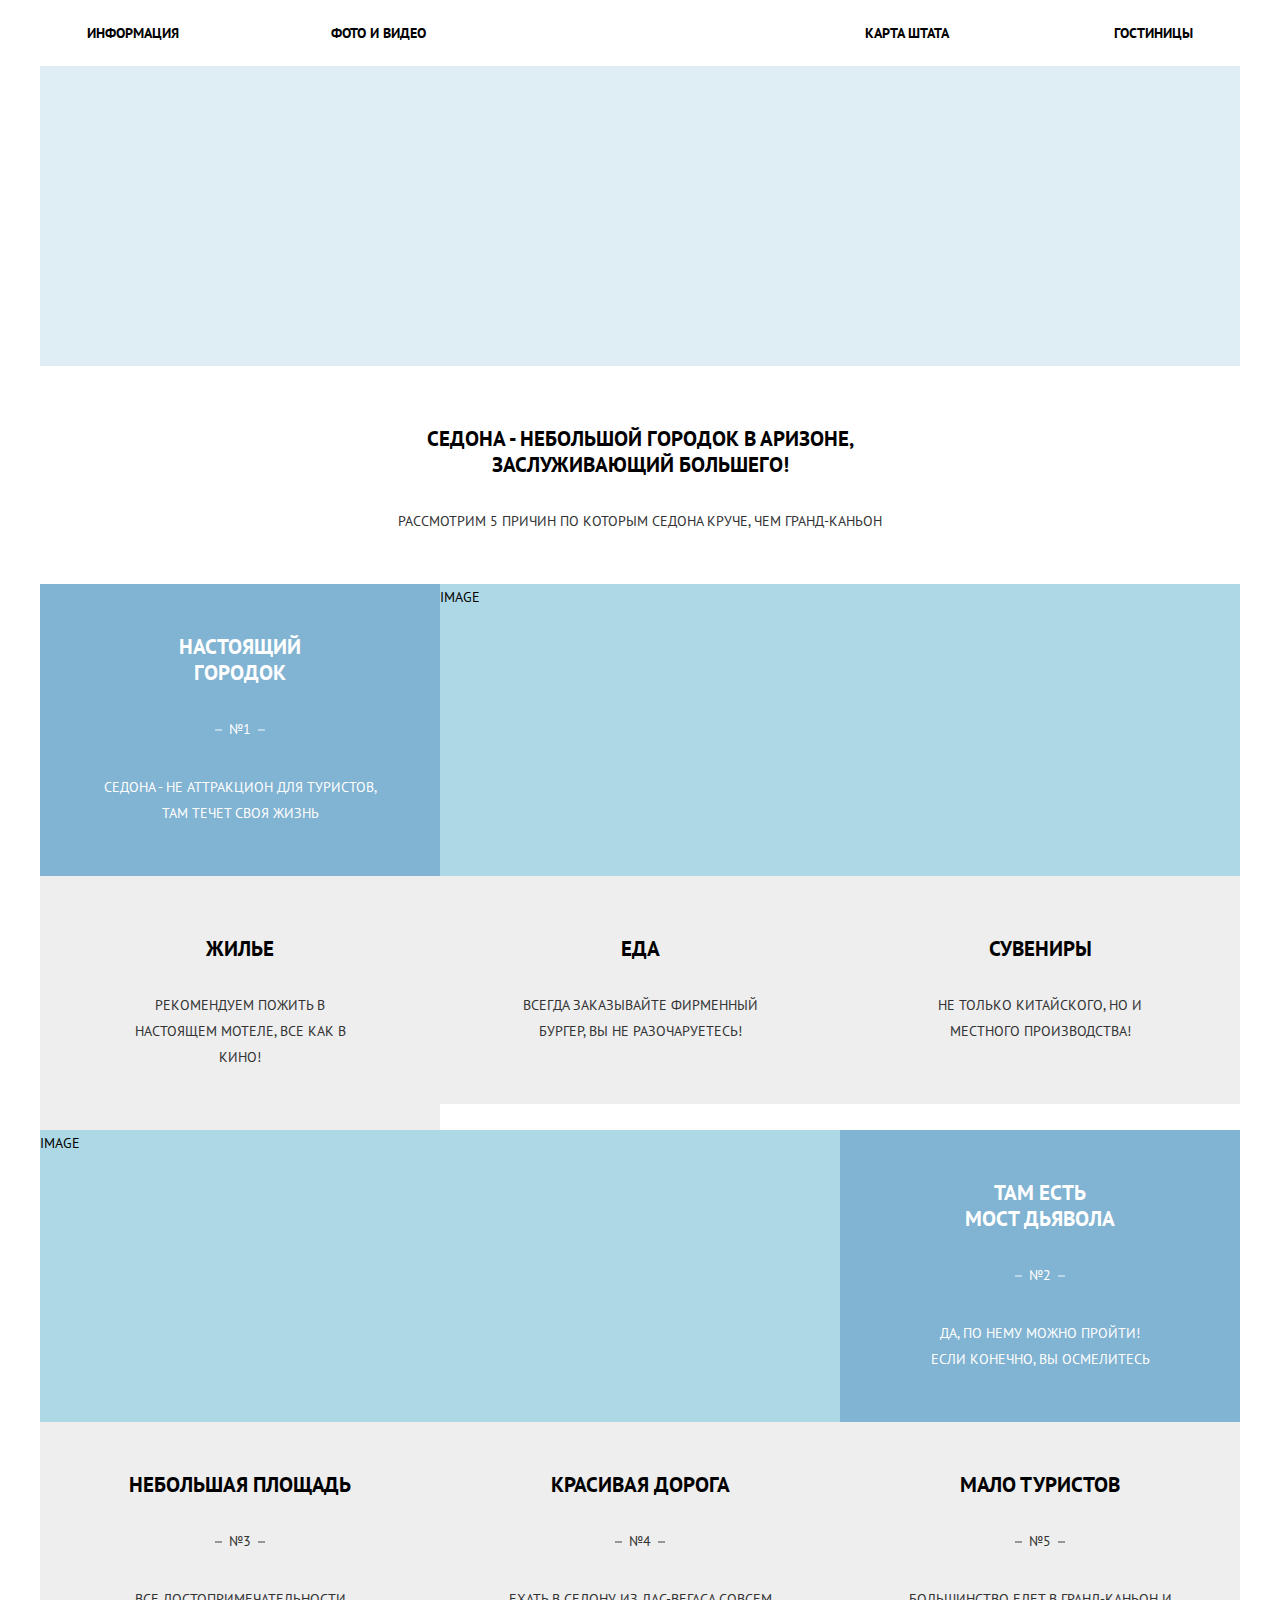
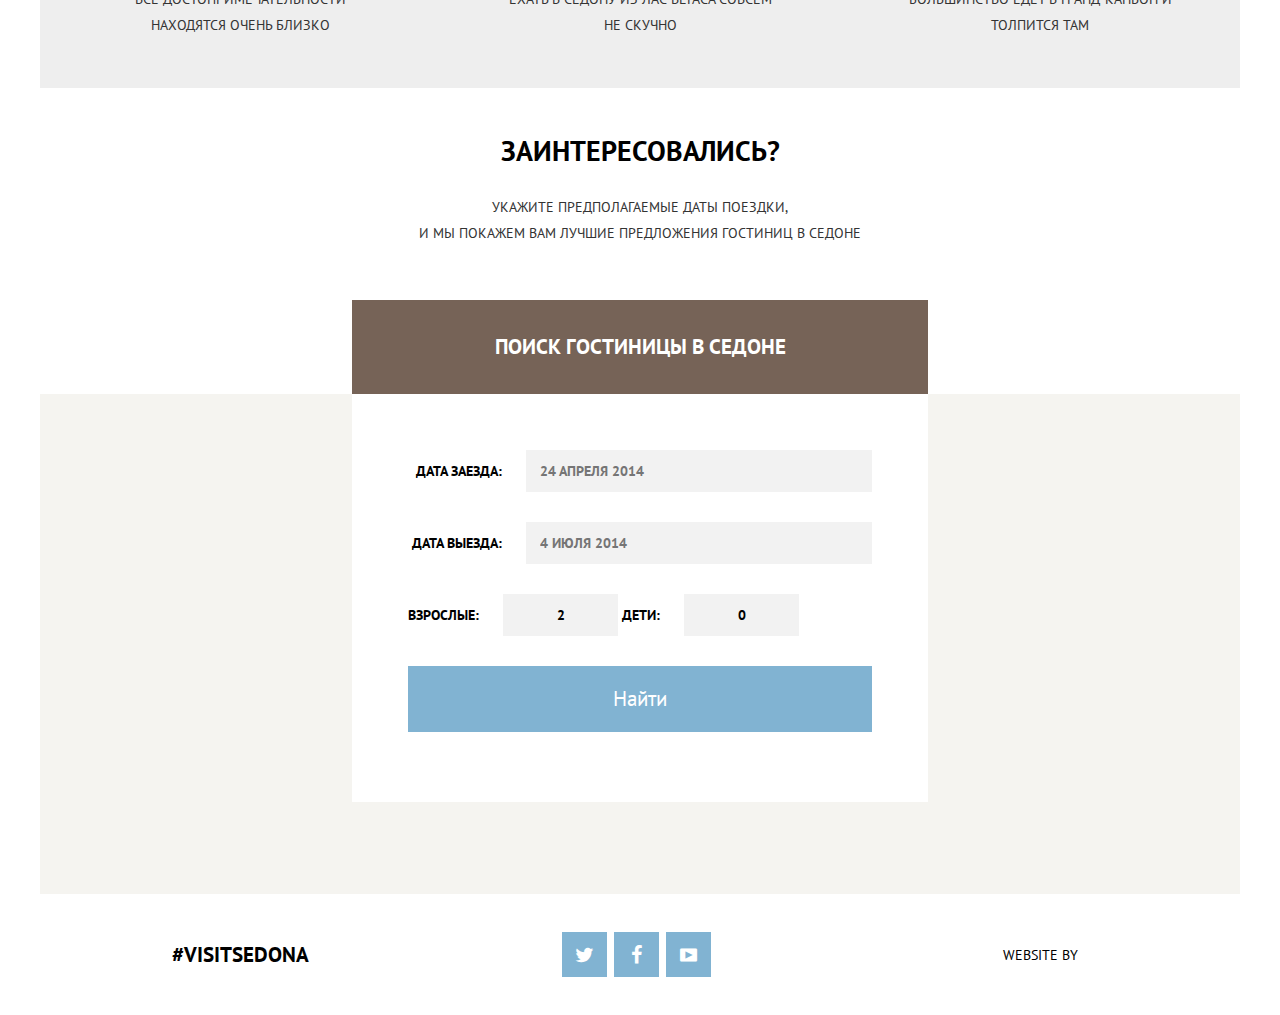
==== index.html @ 63d38398 "add base layout and styles of index page" ====
<!DOCTYPE <!DOCTYPE html>
<html>
<head>
	<meta charset="utf-8">
	<title>Index</title>
	<link href="css/normalize.css" rel="stylesheet">
	<link href="css/style.css" rel="stylesheet">
	<link href='https://fonts.googleapis.com/css?family=PT+Sans:400,700&subset=latin,cyrillic' 
	rel='stylesheet' type='text/css'>
</head>
<body>
	<div class="page-wrapper">
		<header class="main-header">
			<nav class="main-nav">			
				<a href="#">Информация</a>
				<a href="#">Фото и Видео</a>			
				<a href="#">Карта штата</a>
				<a href="#">Гостиницы</a>						
			</nav>
			<div class="header-image">	</div>		
		</header>
		<main class="main-content">
			<div class="page-header">
				<h1>Седона - небольшой городок в Аризоне, <br>
			заслуживающий большего!</h1>
				<p>Рассмотрим 5 причин по которым Седона круче, чем Гранд-Каньон</p>
			</div>
			<div class="promo-block first clearfix">
				<div class="reason-block blue-block">
					<h2 class="reason-block-header">Настоящий <br> городок</h2>
					<div class="reason-number">
						<span>№1</span>
					</div>
					<p class="reason-block-description">
						Седона - не аттракцион для туристов, <br> Там течет своя жизнь
					</p>
				</div>
				<div class="promo-block-image">image</div>
			</div>
			<div class="features clearfix">
				<div class="feature-item">
					<div class="feature-image"></div>
					<h2 class="feature-header">Жилье</h2>
					<p class="feature-description">Рекомендуем пожить в настоящем мотеле, все как в кино!</p>
				</div>
				<div class="feature-item">
					<h2 class="feature-header">Еда</h2>
					<p class="feature-description">Всегда заказывайте фирменный бургер, вы не разочаруетесь!</p>
				</div>
				<div class="feature-item">
					<h2 class="feature-header">Сувениры</h2>
					<p class="feature-description">Не только китайского, но и местного производства!</p>
				</div>
			</div>
			<div class="promo-block second clearfix">
				<div class="reason-block blue-block">
					<h2 class="reason-block-header">Там есть <br> мост Дьявола</h2>
					<div class="reason-number">
						<span>№2</span>
					</div>
					<p class="reason-block-description">Да, по нему можно пройти! <br>
					Если конечно, Вы осмелитесь
					</p>
				</div>
				<div class="promo-block-image">image</div>
				<div class="reason-block">
					<h2 class="reason-block-header">Небольшая площадь</h2>
					<div class="reason-number">
						<span>№3</span>
					</div>
					<p class="reason-block-description">Все достопримечательности <br>находятся очень близко</p>
				</div>
				<div class="reason-block">
					<h2 class="reason-block-header">Красивая дорога</h2>
					<div class="reason-number">
						<span>№4</span>
					</div>
					<p class="reason-block-description">Ехать в Седону из Лас-Вегаса совсем <br> не скучно</p>
				</div>
				<div class="reason-block">
					<h2 class="reason-block-header">Мало туристов</h2>
					<div class="reason-number">
						<span>№5</span>
					</div>
					<p class="reason-block-description">Большинство едет в Гранд-Каньон и <br>толпится там</p>
				</div>		
			</div>			
			<div class="search-hotel">				
				<h1 class="search-hotel-header">Заинтересовались? </h1>
				<p class="search-hotel-description">Укажите предполагаемые даты поездки, <br> и мы покажем Вам лучшие предложения гостиниц в Седоне
				</p>
				<a class="btn btn-search-hotel" href="#">Поиск гостиницы в Седоне</a>
				<div class="search-modal">
					<form class="search-form" action="/echo" method="post">
						<label class="date">
							Дата заезда:
							<input type="text" name="checkin-date" placeholder="24 апреля 2014">							
						</label>
						<label class="date">
							Дата выезда:
							<input type="text" name="checkout-date" placeholder="4 июля 2014">
						</label>
						<label class="customer-type">
							Взрослые: 
							<input type="text" name="adults" value="2">
						</label>
						<label class="customer-type">
							Дети:
							<input type="text" name="children" value="0">
						</label>												
						<input type="submit" class="btn-search-form" value="Найти">
					</form>
				</div>												
			</div>
			<div class="map-block"></div>		
		</main>
		<footer class="footer">
			<div class="footer-block hashtag">
				<span>#VisitSedona</span>
			</div>
			<div class="footer-block social">
				<a class="btn-social" href="#">
					<i class="icon-twitter"> </i>
				</a>
				<a class="btn-social" href="#">
					<i class="icon-facebook"> </i>
				</a>
				<a class="btn-social" href="#">
					<i class="icon-youtube"> </i>
				</a>
			</div>
			<div class="footer-block designed">
				<span>Website by</span>
			</div>
		</footer>

	</div>			
</body>
</html>
---- css/style.css ----
@font-face {
  font-family: "symbols-sedona";
  src: url("../font/symbols-sedona.eot?60737633");
  src: url("../font/symbols-sedona.eot?60737633#iefix") format("embedded-opentype"),
       url("../font/symbols-sedona.woff?60737633") format("woff"),
       url("../font/symbols-sedona.ttf?60737633") format("truetype"),
       url("../font/symbols-sedona.svg?60737633#symbols-sedona") format("svg");
  font-weight: normal;
  font-style: normal;
}
/* Chrome hack: SVG is rendered more smooth in Windozze. 100% magic, uncomment if you need it. */
/* Note, that will break hinting! In other OS-es font will be not as sharp as it could be */
/*
@media screen and (-webkit-min-device-pixel-ratio:0) {
  @font-face {
    font-family: "symbols-sedona";
    src: url("../font/symbols-sedona.svg?60737633#symbols-sedona") format("svg");
  }
}
*/
 
.icons,[class^="icon-"]:before, [class*=" icon-"]:before {
  font-family: "symbols-sedona";
  font-style: normal;
  font-weight: normal;
  speak: none;
 	
  display: inline-block;
  text-decoration: inherit;
  width: 1em;
  margin-right: .2em;
  text-align: center;
  /* opacity: .8; */
 
  /* For safety - reset parent styles, that can break glyph codes*/
  font-variant: normal;
  text-transform: none;
     
  /* fix buttons height, for twitter bootstrap */
  line-height: 1em;
 
  /* Animation center compensation - margins should be symmetric */
  /* remove if not needed */
  margin-left: .2em;
 
  /* you can be more comfortable with increased icons size */
  /* font-size: 120%; */
 
  /* Uncomment for 3D effect */
  /* text-shadow: 1px 1px 1px rgba(127, 127, 127, 0.3); */
}
 
.icon-facebook:before { content: "\66"; } /* "f" */
.icon-twitter:before { content: "\74"; } /* "t" */
.icon-up-dir:before { content: "\25b2"; } /* "▲" */
.icon-down-dir:before { content: "\25bc"; } /* "▼" */
.icon-star:before { content: "\2605"; } /* "★" */
.icon-check-off:before { content: "\2610"; } /* "☐" */
.icon-check-on:before { content: "\2611"; } /* "☑" */
.icon-calendar:before { content: "\e800"; } /* "" */
.icon-plus:before { content: "\e801"; } /* "" */
.icon-minus:before { content: "\e802"; } /* "" */
.icon-youtube:before { content: "\f39e"; } /* "" */

body {	
	font-family: "PT Sans", "Arial", sans-serif;
	font-size: 14px;
	line-height: 26px;
	font-weight: normal;
	text-transform: uppercase;
	color: #000000;
	/*background-color: #eaeaea;*/
}

.page-wrapper {
	max-width: 1200px;
	margin: 0 auto;
}

img {
  max-width: 100%;
  height: auto;
}

h1, h2, p {
	margin: 0;
	padding: 0;
}

.clearfix:after {
	content: "";
	display: table;
	clear: both;
}

.main-header {	
	margin-bottom: 60px;
}

.main-nav {	
	padding: 20px 47px;
	background-color: #ffffff;
}

.main-nav a {
	display: inline-block;
	width: 240px;
	font-family: "PT Sans", "Arial", sans-serif;
	font-size: 14px;
	line-height: 26px;
	font-weight: bold;
	color: #000000;
	text-decoration: none;
	text-transform: uppercase;	
}

.main-nav a:nth-child(3),
.main-nav a:nth-child(4) {
	text-align: right;
}

.main-nav a:nth-child(3) {
	margin-left: 134px;
}

.header-image {
	width: 100%;
	height: 300px;
	background-color: #dfeef5;
}

.page-header {	
	margin-bottom: 50px;
	text-align: center;		
}

.page-header h1 {	
	margin-bottom: 30px;	
	font-size: 21px;
	line-height: 26px;
	font-weight: bold;
}

.page-header p {	
	color: #333333;
}

.second {
	margin-bottom: 50px; 
}

.reason-block {
	float: left;
	width: 400px;	
	padding: 50px 0; 
	background-color: #eeeeee;
	text-align: center;
	color: #000000;		
}

.reason-block-header {	
	margin-bottom: 30px;	
	font-size: 21px;
	line-height: 26px;
	font-weight: bold;	
}

.reason-block-description {		
	color: #333333;	
}

.blue-block .reason-block-description {
	color: #ffffff;
}

.reason-number {	
	width: 50px;
	margin: 0 auto; 	
	margin-bottom: 30px;
	color: #333333;
}

.reason-number span {
	position: relative;
	z-index: 2;
	padding: 0 7px;
	background-color: #eeeeee;
}

.reason-number:after {
	content: "";
	display: block;
	position: relative;
	top: -13px;
	z-index: 1;
	border-bottom: 2px solid #979797;	
}

.blue-block {
	color: white;
	background-color: #81b3d2;
}

.blue-block .reason-number span {
	background-color: #81b3d2;
	color: #ffffff;
}

.blue-block .reason-number:after {
	content: "";
	display: block;
	position: relative;
	top: -13px;
	z-index: 1;
	border-bottom: 2px solid #bcd6e7;
}

.promo-block-image {
	float: left;
	width: 800px;
	height: 292px;
	background-color: lightblue;		 
}

.second .reason-block:first-child {
	float: right;
}

.feature-item {
	float: left;
	width: 254px;
	padding: 60px 73px;
	text-align: center;
	background-color: #eeeeee;
	color: #000000;
}

.feature-header {
	margin-bottom: 30px;
}

.feature-description {
	color: #333333;
}

.search-hotel {
	text-align: center;	
}

.search-hotel-header {
	margin-bottom: 30px;
}

.search-hotel-description {
	color: #333333;
	margin-bottom: 54px;
}

.btn-search-hotel {
	display: block;
	width: 576px;
	margin: 0 auto;
	padding: 34px 0;
	font-family: "PT Sans", "Arial", sans-serif;
	font-weight: bold;
	font-size: 21px;
	line-height: 26px;
	text-decoration: none;
	text-transform: uppercase;
	color: #ffffff;
	background-color: #766357;
}

.search-modal {
	/*display: none;	*/
	position: absolute;
	left: 50%;	
	z-index: 2;
	width: 464px;
	padding: 56px;
	margin: 0 auto;
	transform: translateX(-50%);
	text-align: left;
	background-color: #ffffff;
}

label {
	display: block;
	vertical-align: top;
	margin-bottom: 30px;
	text-align: right;
	font-weight: bold;
}

.search-modal input[type="text"] {		
	width: 346px;	
	padding: 8px 14px;
	margin-left: 20px;
	border:none;
	outline: none;
	font-family: "PT Sans", "Arial", sans-serif;
	font-size: 14px;
	line-height: 26px;
	font-weight: bold;
	text-transform: uppercase;
	color: #000000;
	background-color: #f2f2f2;	
}

.customer-type {
	display: inline-block;
}

.customer-type input[type="text"] {
	width: 115px;
	text-align: center;
}

.btn-search-form {
	width: 100%;
	padding: 20px 0;
	border: none;
	outline: none;
	font-family: "PT Sans", "Arial", sans-serif;
	font-size: 21px;
	line-height: 26px;
	color: #ffffff;
	background-color: #81b3d2;
}

.map-block {
	background-color: #f5f4f0;
	height: 500px;
}

.footer {
	padding: 38px 0;
	font-size: 0;
}

.footer-block {
	display: inline-block;
	vertical-align: middle;
	width: 400px;
	text-align: center;
}

.hashtag {	
	font-size: 21px;
	line-height: 26px;
	font-weight: bold;
}

.btn-social {
	position: relative;	
	display: inline-block;
	vertical-align: middle;
	width: 45px;
	height: 45px;
	margin-right: 7px;
	font-size: 20px;
	text-decoration: none;
	background-color: #81b3d2;
	color: #ffffff;
	text-align: center;
}

.icon-twitter,
.icon-facebook,
.icon-youtube {
	position: absolute;
	top: 50%;
	left: 50%;
	transform: translate(-50%, -50%);
}

.designed {
	font-size: 14px;
	line-height: 26px;
	color: #000000;
}
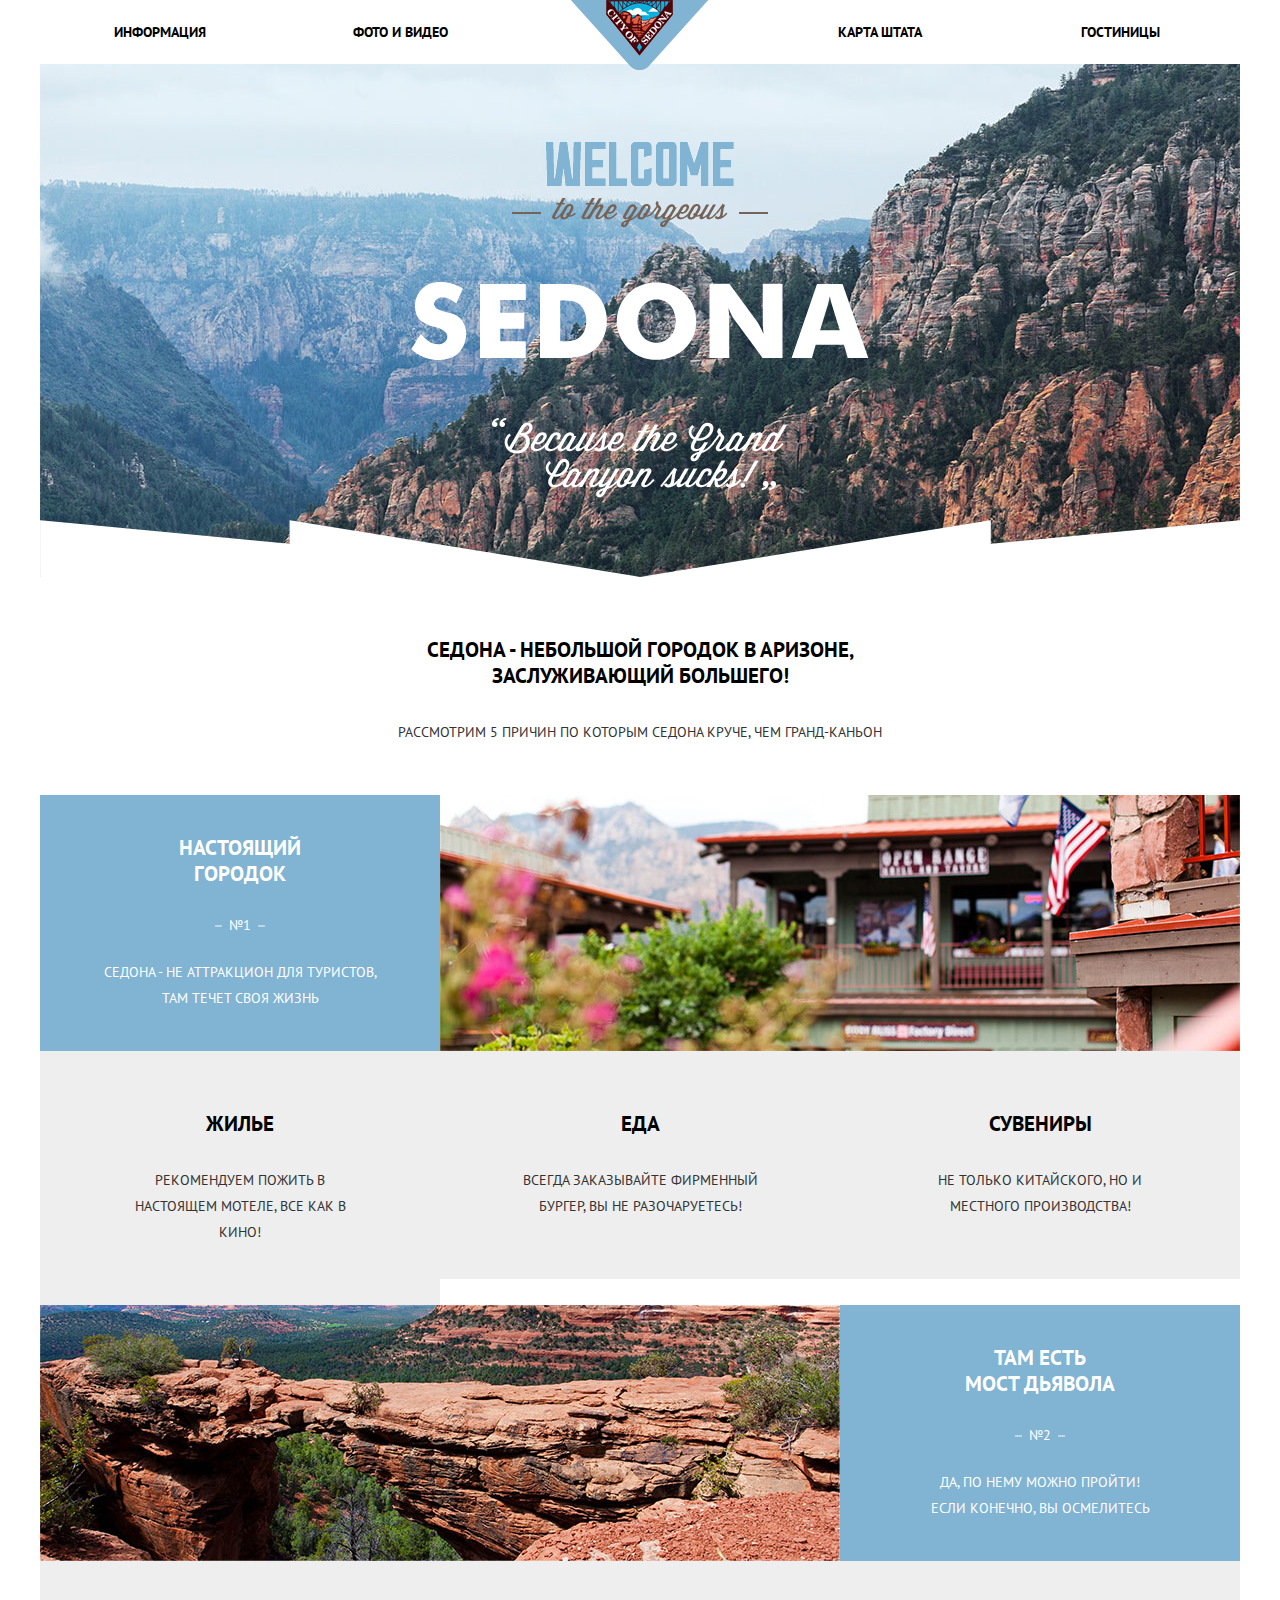
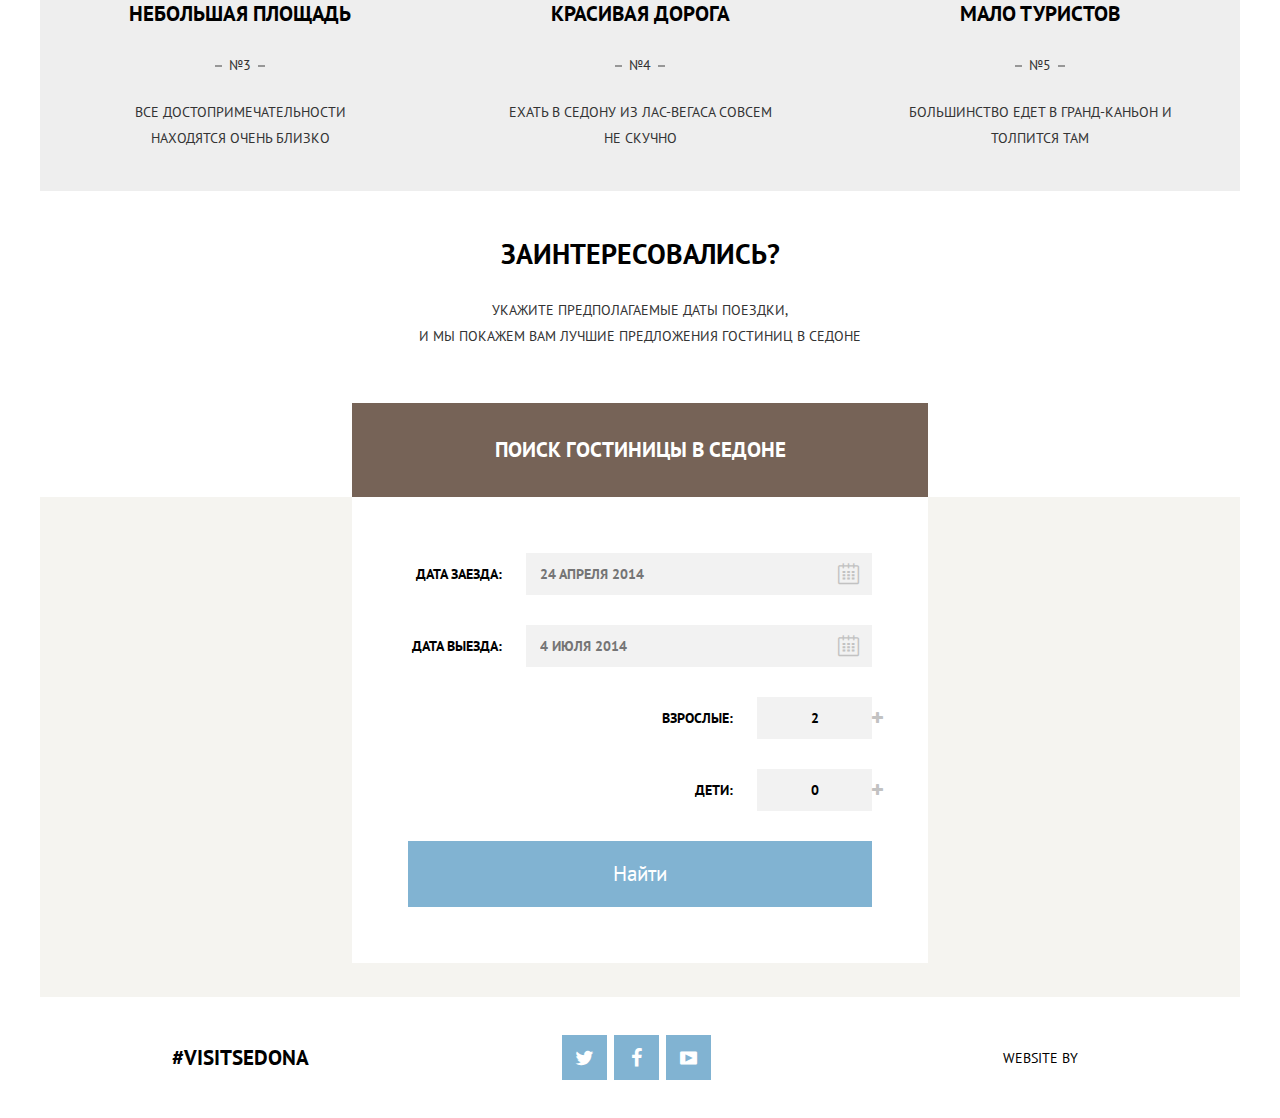
==== commit c049d095: "add some styles and refactored markup for header block" ====
--- a/index.html
+++ b/index.html
@@ -10,14 +10,28 @@
 </head>
 <body>
 	<div class="page-wrapper">
-		<header class="main-header">
-			<nav class="main-nav">			
+		<header class="main-header">			
+			<nav class="main-nav">						
 				<a href="#">Информация</a>
-				<a href="#">Фото и Видео</a>			
+				<a href="#">Фото и Видео</a>	
+				<a href="#">	</a>		
 				<a href="#">Карта штата</a>
-				<a href="#">Гостиницы</a>						
+				<a href="hotels.html">Гостиницы</a>							
 			</nav>
-			<div class="header-image">	</div>		
+			<a href="index.html" class="logo"> </a>			
+			<div class="header-image">
+				<div class="header-image-text">
+					<!-- <img class="first-line" src="img/welcome.png" width="188" height="45" alt="Welcome image"> -->
+					<div class="first-line"></div>
+					<div class="second-line"></div>
+					<div class="third-line"> </div>
+					<div class="fourth-line"></div>
+						<!-- <img src="img/gorgeous.png" width="176" height="30" alt="Gorgeous image"> -->
+					
+					<!-- <img class="third-line" src="img/sedona.png" width="458" height="78" alt="Sedona image"> -->
+					<!-- <img src="img/because.png" width="458" height="78" alt="Because image">				 -->
+				</div>				
+			</div>		
 		</header>
 		<main class="main-content">
 			<div class="page-header">
@@ -35,7 +49,9 @@
 						Седона - не аттракцион для туристов, <br> Там течет своя жизнь
 					</p>
 				</div>
-				<div class="promo-block-image">image</div>
+				<div class="promo-block-image">
+					<img src="img/promo-right-img.jpeg" width="800" height="256" alt="Right image">	
+				</div>
 			</div>
 			<div class="features clearfix">
 				<div class="feature-item">
@@ -62,7 +78,9 @@
 					Если конечно, Вы осмелитесь
 					</p>
 				</div>
-				<div class="promo-block-image">image</div>
+				<div class="promo-block-image">
+					<img src="img/promo-left-img.jpeg" width="800" height="256" alt="Left image">
+				</div>
 				<div class="reason-block">
 					<h2 class="reason-block-header">Небольшая площадь</h2>
 					<div class="reason-number">
@@ -92,11 +110,11 @@
 				<a class="btn btn-search-hotel" href="#">Поиск гостиницы в Седоне</a>
 				<div class="search-modal">
 					<form class="search-form" action="/echo" method="post">
-						<label class="date">
+						<label>
 							Дата заезда:
 							<input type="text" name="checkin-date" placeholder="24 апреля 2014">							
 						</label>
-						<label class="date">
+						<label>
 							Дата выезда:
 							<input type="text" name="checkout-date" placeholder="4 июля 2014">
 						</label>
--- a/css/style.css
+++ b/css/style.css
@@ -93,18 +93,30 @@
 	clear: both;
 }
 
+.layout-center {
+	width: 1056px;
+	margin: 0 auto;
+}
+
 .main-header {	
+	position: relative;
 	margin-bottom: 60px;
 }
 
+.main-header-hotels {
+	margin-bottom: 30px;
+}
+
 .main-nav {	
-	padding: 20px 47px;
-	background-color: #ffffff;
+	padding: 19px 0;	
+	background-color: #ffffff;	
+	font-size: 0;
 }
 
 .main-nav a {
-	display: inline-block;
-	width: 240px;
+	display: inline-block;	
+	vertical-align: middle;
+	width: 20%;	
 	font-family: "PT Sans", "Arial", sans-serif;
 	font-size: 14px;
 	line-height: 26px;
@@ -112,21 +124,73 @@
 	color: #000000;
 	text-decoration: none;
 	text-transform: uppercase;	
-}
-
-.main-nav a:nth-child(3),
-.main-nav a:nth-child(4) {
-	text-align: right;
-}
-
-.main-nav a:nth-child(3) {
-	margin-left: 134px;
+	text-align: center;
+}
+
+.logo {
+	position: absolute;
+	z-index: 2;
+	display: block;
+	top: 0;
+	left: 50%;
+	width: 138px;
+	height: 70px;
+	background: url("../img/main-logo.png") no-repeat;
+	transform: translateX(-50%);
+}
+
+.main-nav a:hover {
+	color: #81b3d2;
+}
+
+.main-nav a:active {
+	color: #000000;
+	opacity: 0.3;
 }
 
 .header-image {
+	position: relative;
+	z-index: 1;
 	width: 100%;
-	height: 300px;
+	min-height: 513px;	
 	background-color: #dfeef5;
+	background: 
+	url("../img/white-line.png") no-repeat 0 100%,
+	url("../img/index-image.jpg") no-repeat  0 -60px;							
+}
+
+.header-image-text {
+	width: 576px;
+	margin: 0 auto;
+	padding-top: 77px; 
+	text-align: center;
+}
+
+.first-line {	
+	height: 45px;
+	margin: 0 auto;
+	margin-bottom: 12px;	
+	background: url("../img/welcome.png") no-repeat 50% 0;
+}
+
+.second-line {		
+	height: 30px;
+	margin: 0 auto;
+	margin-bottom: 54px;
+	background: 
+			url("../img/gorgeous-divider.png") no-repeat 50% 50%,
+			url("../img/gorgeous.png") no-repeat 50% 0;
+}
+
+.third-line {	
+	height: 78px;
+	margin-bottom: 58px;
+	background: url("../img/sedona.png") no-repeat 50% 0;
+}
+
+.fourth-line {
+	height: 80px;
+	background: url("../img/because.png") no-repeat 50% 0;
 }
 
 .page-header {	
@@ -152,14 +216,14 @@
 .reason-block {
 	float: left;
 	width: 400px;	
-	padding: 50px 0; 
+	padding: 40px 0; 
 	background-color: #eeeeee;
 	text-align: center;
 	color: #000000;		
 }
 
 .reason-block-header {	
-	margin-bottom: 30px;	
+	margin-bottom: 25px;	
 	font-size: 21px;
 	line-height: 26px;
 	font-weight: bold;	
@@ -176,7 +240,7 @@
 .reason-number {	
 	width: 50px;
 	margin: 0 auto; 	
-	margin-bottom: 30px;
+	margin-bottom: 19px;
 	color: #333333;
 }
 
@@ -218,7 +282,7 @@
 .promo-block-image {
 	float: left;
 	width: 800px;
-	height: 292px;
+	height: 256px;
 	background-color: lightblue;		 
 }
 
@@ -284,7 +348,13 @@
 	background-color: #ffffff;
 }
 
-label {
+.search-form {
+	padding: 0;
+	margin: 0;
+}
+
+.search-modal label {
+	position: relative;
 	display: block;
 	vertical-align: top;
 	margin-bottom: 30px;
@@ -292,7 +362,7 @@
 	font-weight: bold;
 }
 
-.search-modal input[type="text"] {		
+.search-modal input[type="text"] {			
 	width: 346px;	
 	padding: 8px 14px;
 	margin-left: 20px;
@@ -307,13 +377,41 @@
 	background-color: #f2f2f2;	
 }
 
-.customer-type {
-	display: inline-block;
-}
+.search-modal label:before { 
+	content: "\e800";
+	font-family: "symbols-sedona";
+	font-size: 21px;
+	font-weight: normal;
+	line-height: 26px;
+	color: #c2c2c2;
+	position: absolute;
+	top: 50%;
+	left: 430px;
+	transform: translateY(-50%);
+	cursor: pointer;
+}
+
+/*.customer-type {
+	float: left;
+}*/
 
 .customer-type input[type="text"] {
 	width: 115px;
 	text-align: center;
+}
+
+.customer-type {
+	position: relative;
+}
+
+label.customer-type:before {
+	content: "\e801";
+	position: absolute;
+	left: 100%;
+	font-family: "symbols-sedona";
+	font-size: 14px;
+	line-height: 21px;
+	font-weight: normal;
 }
 
 .btn-search-form {
@@ -332,6 +430,373 @@
 	background-color: #f5f4f0;
 	height: 500px;
 }
+
+/*Catalog styles*/
+.filters {
+	font-family: "PT Sans", "Arial", sans-serif;
+	font-size: 14px;
+	line-height: 26px;
+	background-color: lightblue;
+	color: #ffffff;
+}
+
+.filter-form {
+	padding: 0;
+	margin: 0;
+}
+
+.filter-block {
+	float: left;
+	width: 240px;
+	padding: 30px 0;	
+}
+
+.filter-block:first-child {
+	margin-right: 20px;
+}
+
+.filter-block:last-child {
+	float: right;
+	width: 330px;	
+}
+
+.filter-title {
+	margin-bottom: 30px;
+	font-size: 16px;
+	line-height: 21px;
+}
+
+.filter-control {
+	position: relative;
+	margin-bottom: 23px;
+}
+
+.filter-control:last-child {
+	margin-bottom: 0;
+}
+
+.filter-control input[type="checkbox"] {
+	display: none;
+}
+
+.filter-control input[type="checkbox"] + label {	
+	display: inline-block;
+	vertical-align: middle;
+	padding-left: 35px;
+	cursor: pointer;
+}
+
+.filter-control input[type="checkbox"] + label:before {	
+	content: "";
+	display: inline-block;
+  vertical-align: middle;
+  position: absolute;
+  left: 0;
+  font-size: 21px;
+  font-family: "symbols-sedona"; 
+  color: #ffffff; 
+}
+
+.filter-control input[type="checkbox"] + label:before {
+	content: "\2610";	
+}
+
+.filter-control input[type="checkbox"]:checked + label:before {
+	content: "\2611";	
+}
+
+.price-controls {
+	position: relative;	
+	padding: 3px 63px;
+	margin-bottom: 20px;
+	width: 200px;
+	border: 2px solid #ffffff;
+	border-radius: 3px;
+	font-size: 0;	
+}
+
+.price-controls:after {
+	content: "";
+	position: absolute;
+	left: 50%;
+	top: 5px;
+	width: 2px;
+	height: 22px;
+	background-color: #ffffff;
+}
+
+.price-controls label {
+	display: inline-block;	
+	vertical-align: middle;
+	width: 50%;
+	font-size: 14px;
+	line-height: 21px;
+}
+
+.price-controls input[type="text"] {
+	width: 40px;
+	border: none;
+	background-color: inherit;
+	outline: none;
+	text-transform: uppercase;
+}
+
+.max-price {
+	text-align: right;
+}
+
+.range-controls {
+	position: relative;
+	height: 20px;	
+}
+
+.range-controls .scale {	
+	height: 2px;
+	background-color: #7c7879;
+}
+
+.range-controls .bar {
+	width: 80%;
+	height: 2px;
+	background-color: #ffffff;
+}
+
+.range-controls .toggle {
+	position: absolute;
+	top: -9px;
+	width: 4px;
+	height: 4px;
+	border: 8px solid #ffffff;
+	border-radius: 50%;
+	background-color: #1c4f80;
+	cursor: pointer; ;
+}
+
+.range-controls .min-toggle {
+  left: 0;
+}
+
+.range-controls .max-toggle {
+  left: 80%;
+}
+
+.btn-filter {
+	display: block;
+	width: 138px;
+	margin: 0 auto;
+	padding: 8px 0;
+	font-family: "PT Sans", "Arial", sans-serif;
+	font-size: 14px;
+	line-height: 21px;
+	text-transform: uppercase;
+	background-color: transparent;
+	outline: none;
+	border: 2px solid #ffffff;
+	border-radius: 3px;
+}
+
+.find-count {
+	width: 135px;
+	float: left;
+	margin-right: 30px;	
+}
+
+.find-count h1 {
+	font-size: 21px;
+	line-height: 26px;
+	font-weight: bold;
+}
+
+.top-filter {
+	position: relative;
+	float: left;	
+	width: 891px;
+	margin-bottom: 30px;
+}
+
+.top-filter span {
+	margin-right: 38px;
+	font-size: 12px;
+	line-height: 18px;
+}
+
+.top-filter a {
+	margin-right: 32px;
+	font-size: 12px;
+	line-height: 18px;
+	color: rgba(0,0,0,0.3);
+	text-transform: uppercase;
+	text-decoration: none;	
+	border-bottom: 1px dotted #81b3d2;	
+}
+
+.top-filter a:last-child,
+.top-filter a:nth-child(5) {
+	position: absolute;	
+	top: 50%;
+	transform: translateY(-50%);	
+	margin-right: 0;
+	border-bottom: none;
+	color: #000000;
+}
+
+.top-filter a:last-child {
+	right: 0;
+}
+
+.top-filter a:nth-child(5) {	
+	right: 15px;
+}
+
+.top-filter a:last-child:before {
+	content: "\25bc";
+}
+
+.top-filter a:nth-child(5):before {
+	content: "\25b2";
+}
+
+.top-filter a.active {
+	color: #81b3d2;
+	border-bottom: none; 
+}
+
+.top-filter a:hover {
+	color: #81b3d2;
+}
+
+.top-filter a:active {
+	color: #000000;
+	border-bottom: none;
+}
+
+.top-filter a:last-child:before:active {
+	color: #81b3d2;
+}
+
+.top-filter a:nth-child(5):before:active {
+	color: #81b3d2;
+}
+
+.hotel {
+	padding: 30px 70px;
+	margin-top: -1px;	
+	border-top: 1px solid #e5e5e5;
+	border-bottom: 1px solid #e5e5e5;	
+}
+
+.hotel-image {
+	float: left;
+	width: 135px;
+	height: 90px;
+	margin-right: 30px;
+	background-color: #e5e5e5;
+}
+
+.hotel-info {
+	float: left;
+	width: 270px;
+	height: 90px;
+	font-size: 0;
+}
+
+.hotel-title {
+	margin-bottom: 10px;
+	font-size: 21px;
+	line-height: 21px;
+	font-weight: bold;
+}
+
+.hotel-title:hover {
+	color: #81b3d2;
+} 
+
+.hotel-title:active {
+	color: rgba(0,0,0,0.3);
+}
+
+.more-block,
+.booking-block {
+	display: inline-block;
+	width: 110px;
+	margin-right: 7px;
+}
+
+.booking-block {
+	width: 140px;
+}
+
+.hotel-type,
+.hotel-price {
+	display: inline-block;
+	margin-bottom: 6px;
+	font-size: 14px;
+	line-height: 21px;
+	color: #333333;
+}
+
+.hotel-type {
+	margin-right: 40px;
+}
+
+.btn-more,
+.btn-booking {
+	display: inline-block;	
+	margin-right: 7px;
+	padding: 5px 16px;
+	font-family: "PT Sans", "Arial", sans-serif;
+	font-size: 14px;
+	line-height: 21px;
+	color: #ffffff;
+	text-decoration: none;
+	text-transform: uppercase;	
+	border: none; 
+}
+
+.btn-more {
+	background-color: #81b3d2;
+}
+
+.btn-more:hover {
+	background-color: #669ec0;
+}
+
+.btn-more:active {
+	background-color: #5496bd;
+	color: rgba(255,255,255,0.3);
+}
+
+.btn-booking {
+	background-color: #766357;
+}
+
+.btn-booking:hover {
+	background-color: #604e43;
+}
+
+.btn-booking:active {
+	color: rgba(255,255,255,0.3);
+}
+
+.hotel-rating {
+	float: right;
+	width: 112px;
+}
+
+.rating-title {
+	width: 112px;
+	padding: 5px 0;
+	color: #666666;
+	text-align: center;
+	background-color: #f2f2f2;
+}
+
+
+
+
+
+
+/*Catalog styles end*/
 
 .footer {
 	padding: 38px 0;
@@ -374,6 +839,15 @@
 	transform: translate(-50%, -50%);
 }
 
+.btn-social:hover {
+	background-color: #669ec0;
+}
+
+.btn-social:active {
+	background-color: #5496bd;
+	color: rgba(255,255,255,0.3)
+}
+
 .designed {
 	font-size: 14px;
 	line-height: 26px;
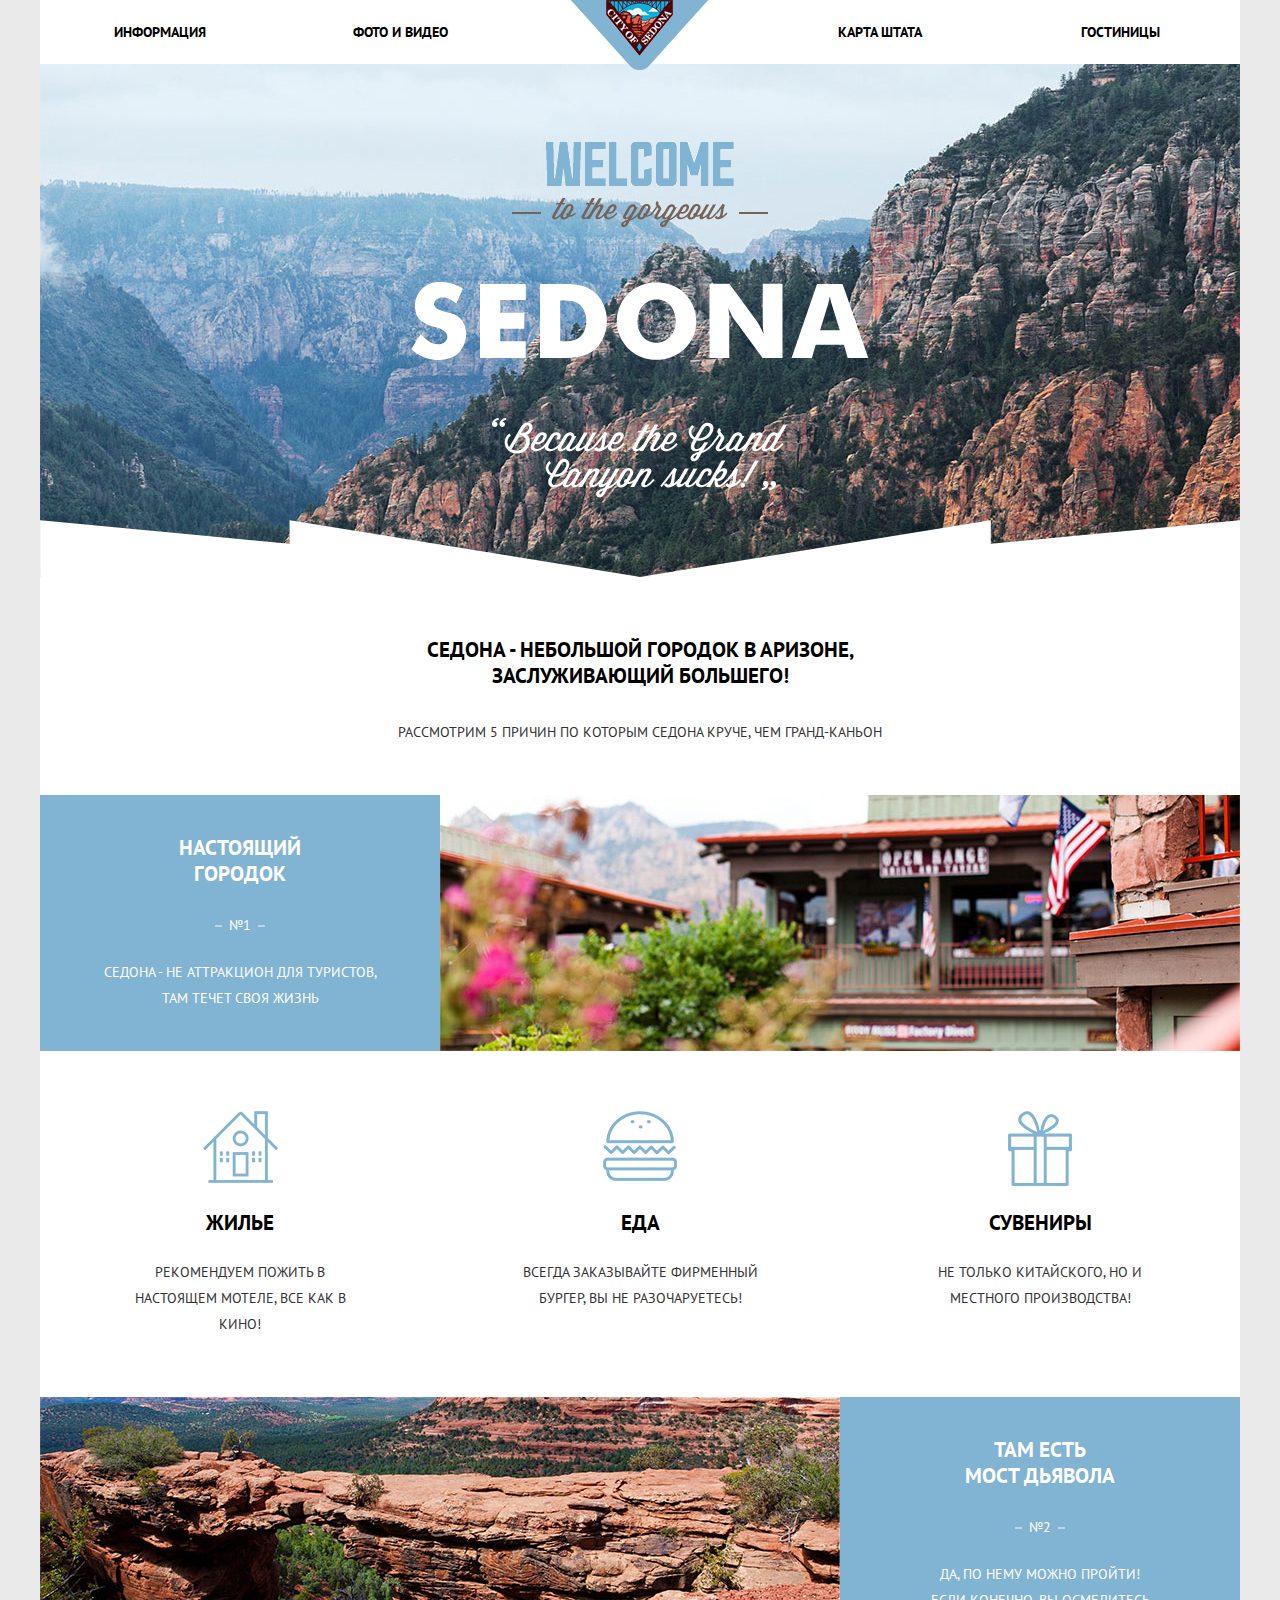
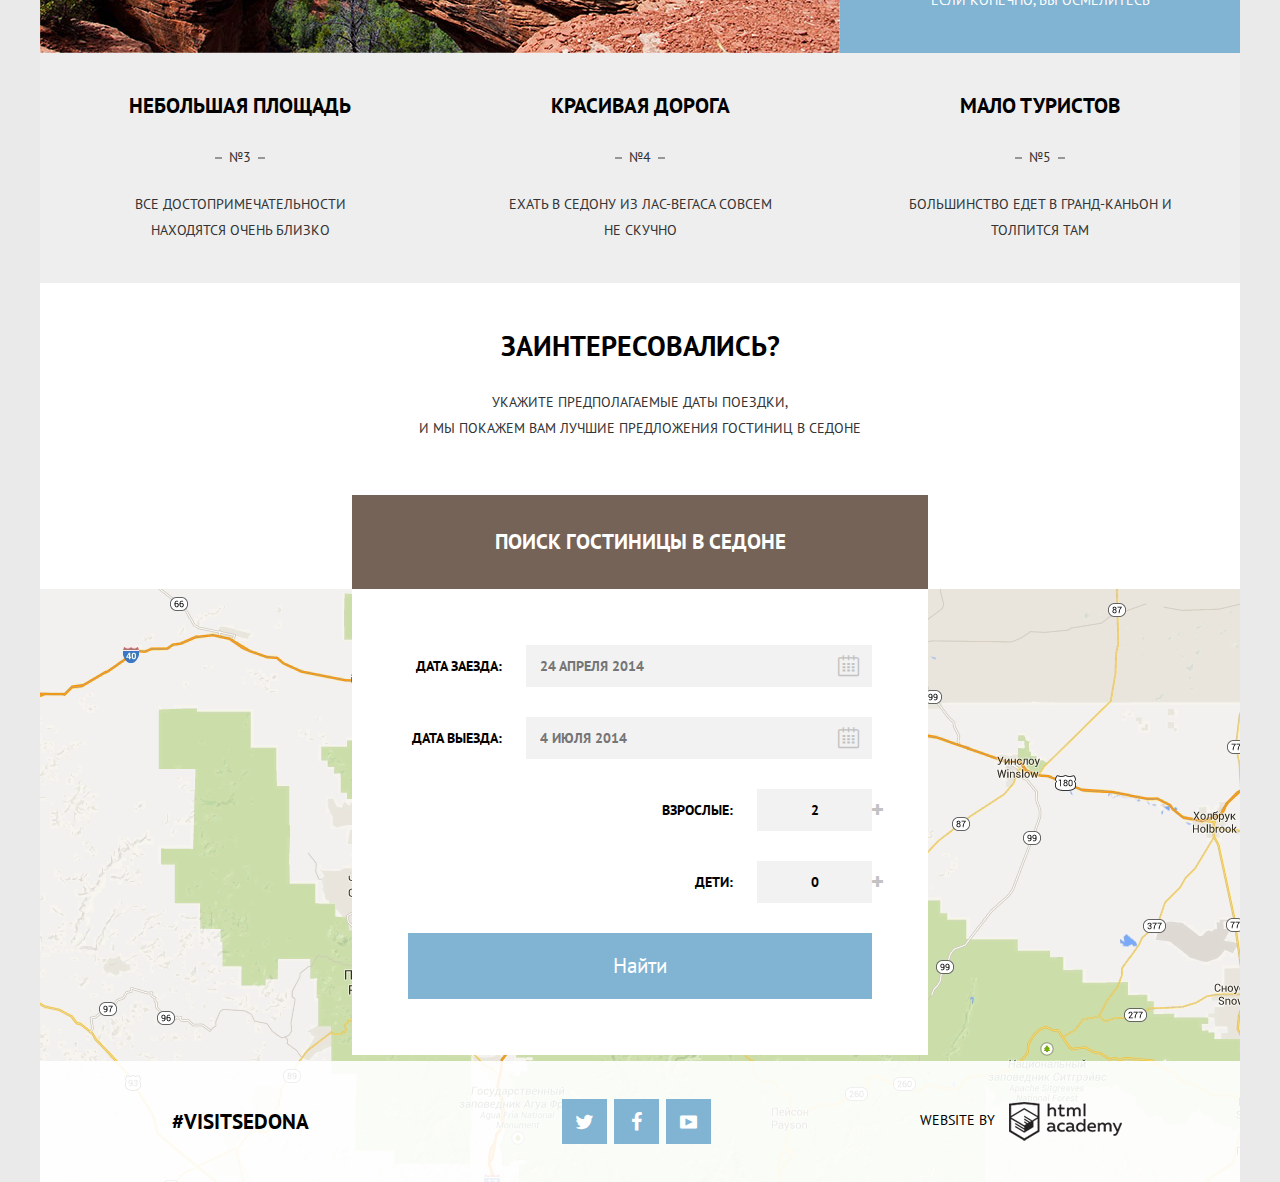
==== commit 2977e332: "add some styles sprite images to features block and footer. add styles for map block" ====
--- a/index.html
+++ b/index.html
@@ -20,16 +20,11 @@
 			</nav>
 			<a href="index.html" class="logo"> </a>			
 			<div class="header-image">
-				<div class="header-image-text">
-					<!-- <img class="first-line" src="img/welcome.png" width="188" height="45" alt="Welcome image"> -->
+				<div class="header-image-text">					
 					<div class="first-line"></div>
 					<div class="second-line"></div>
 					<div class="third-line"> </div>
-					<div class="fourth-line"></div>
-						<!-- <img src="img/gorgeous.png" width="176" height="30" alt="Gorgeous image"> -->
-					
-					<!-- <img class="third-line" src="img/sedona.png" width="458" height="78" alt="Sedona image"> -->
-					<!-- <img src="img/because.png" width="458" height="78" alt="Because image">				 -->
+					<div class="fourth-line"></div>						
 				</div>				
 			</div>		
 		</header>
@@ -60,10 +55,12 @@
 					<p class="feature-description">Рекомендуем пожить в настоящем мотеле, все как в кино!</p>
 				</div>
 				<div class="feature-item">
+					<div class="feature-image"></div>
 					<h2 class="feature-header">Еда</h2>
 					<p class="feature-description">Всегда заказывайте фирменный бургер, вы не разочаруетесь!</p>
 				</div>
 				<div class="feature-item">
+					<div class="feature-image"></div>
 					<h2 class="feature-header">Сувениры</h2>
 					<p class="feature-description">Не только китайского, но и местного производства!</p>
 				</div>
@@ -129,29 +126,32 @@
 						<input type="submit" class="btn-search-form" value="Найти">
 					</form>
 				</div>												
-			</div>
-			<div class="map-block"></div>		
+			</div>					
 		</main>
 		<footer class="footer">
-			<div class="footer-block hashtag">
-				<span>#VisitSedona</span>
-			</div>
-			<div class="footer-block social">
-				<a class="btn-social" href="#">
-					<i class="icon-twitter"> </i>
-				</a>
-				<a class="btn-social" href="#">
-					<i class="icon-facebook"> </i>
-				</a>
-				<a class="btn-social" href="#">
-					<i class="icon-youtube"> </i>
-				</a>
-			</div>
-			<div class="footer-block designed">
-				<span>Website by</span>
-			</div>
+			<div class="map-block">
+				<div class="footer-info">			
+					<div class="footer-block hashtag">
+						<span>#VisitSedona</span>
+					</div>
+					<div class="footer-block social">
+						<a class="btn-social" href="#">
+							<i class="icon-twitter"> </i>
+						</a>
+						<a class="btn-social" href="#">
+							<i class="icon-facebook"> </i>
+						</a>
+						<a class="btn-social" href="#">
+							<i class="icon-youtube"> </i>
+						</a>
+					</div>
+					<div class="footer-block designed">
+						<span>Website by</span>
+						<a href="#"> </a>
+					</div>
+				</div>
+			</div>			
 		</footer>
-
 	</div>			
 </body>
 </html>--- a/css/style.css
+++ b/css/style.css
@@ -63,18 +63,20 @@
 .icon-youtube:before { content: "\f39e"; } /* "" */
 
 body {	
+	min-width: 1200px;
 	font-family: "PT Sans", "Arial", sans-serif;
 	font-size: 14px;
 	line-height: 26px;
 	font-weight: normal;
 	text-transform: uppercase;
 	color: #000000;
-	/*background-color: #eaeaea;*/
+	background-color: #eaeaea;
 }
 
 .page-wrapper {
 	max-width: 1200px;
 	margin: 0 auto;
+	background-color: #ffffff;
 }
 
 img {
@@ -295,16 +297,40 @@
 	width: 254px;
 	padding: 60px 73px;
 	text-align: center;
-	background-color: #eeeeee;
+	background-color: #ffffff;
 	color: #000000;
 }
 
+.feature-image {
+	margin: 0 auto;
+	margin-bottom: 23px;
+	background: url("../img/spritesheet.png") no-repeat;
+}
+
 .feature-header {
-	margin-bottom: 30px;
+	margin-bottom: 23px;
 }
 
 .feature-description {
 	color: #333333;
+}
+
+.feature-item:first-child .feature-image {
+  width: 75px;
+  height: 76px;
+  background-position: -5px -5px;
+}
+
+.feature-item:nth-child(2) .feature-image {
+	width: 74px;
+  height: 76px;
+  background-position: -5px -87px;
+}
+
+.feature-item:last-child .feature-image {
+	width: 64px;
+  height: 76px;
+  background-position: -90px -5px;
 }
 
 .search-hotel {
@@ -426,17 +452,13 @@
 	background-color: #81b3d2;
 }
 
-.map-block {
-	background-color: #f5f4f0;
-	height: 500px;
-}
-
 /*Catalog styles*/
 .filters {
 	font-family: "PT Sans", "Arial", sans-serif;
 	font-size: 14px;
 	line-height: 26px;
 	background-color: lightblue;
+	background: url("../img/filter-background.png") no-repeat;
 	color: #ffffff;
 }
 
@@ -701,10 +723,13 @@
 }
 
 .hotel-title {
+	display: block;
 	margin-bottom: 10px;
 	font-size: 21px;
 	line-height: 21px;
 	font-weight: bold;
+	text-decoration: none;
+	color: #000000;
 }
 
 .hotel-title:hover {
@@ -783,24 +808,52 @@
 	width: 112px;
 }
 
+.rating-stars {	
+	margin-bottom: 45px;
+	font-size: 14px;
+	line-height: 14px;
+	text-align: right;	
+}
+
+.icon-star:before {
+	vertical-align: top;
+	margin: 0;	
+	font-family: "symbols-sedona";
+	color: #81b3d2;
+}
+
 .rating-title {
 	width: 112px;
 	padding: 5px 0;
+	font-size: 14px;
+	line-height: 21px;
 	color: #666666;
 	text-align: center;
 	background-color: #f2f2f2;
 }
 
-
-
-
-
-
 /*Catalog styles end*/
 
 .footer {
+	position: relative;
+}
+
+.map-block {
+	background: #f5f4f0 url("../img/map.png") no-repeat 50% 100%;
+	min-height: 593px;
+}
+
+.footer-info {
+	position: absolute;
+	left: 0;
+	bottom: 0;
 	padding: 38px 0;
 	font-size: 0;
+	background-color: rgba(255,255,255,0.9);
+}
+
+.footer-hotels .footer-info {
+	position: static;
 }
 
 .footer-block {
@@ -849,8 +902,24 @@
 }
 
 .designed {
-	font-size: 14px;
-	line-height: 26px;
-	color: #000000;
-}
-
+	position: relative;
+	font-size: 14px;
+	line-height: 26px;
+	color: #000000;	
+	text-align: left;	
+}
+
+.designed span {
+	margin-left: 80px;
+}
+
+.designed a {
+	display: inline-block;
+	vertical-align: middle;
+	width: 113px;
+	height: 39px;
+	margin-left: 10px;
+	background: url("../img/spritesheet.png") no-repeat;
+	background-position: -164px -5px;
+}
+
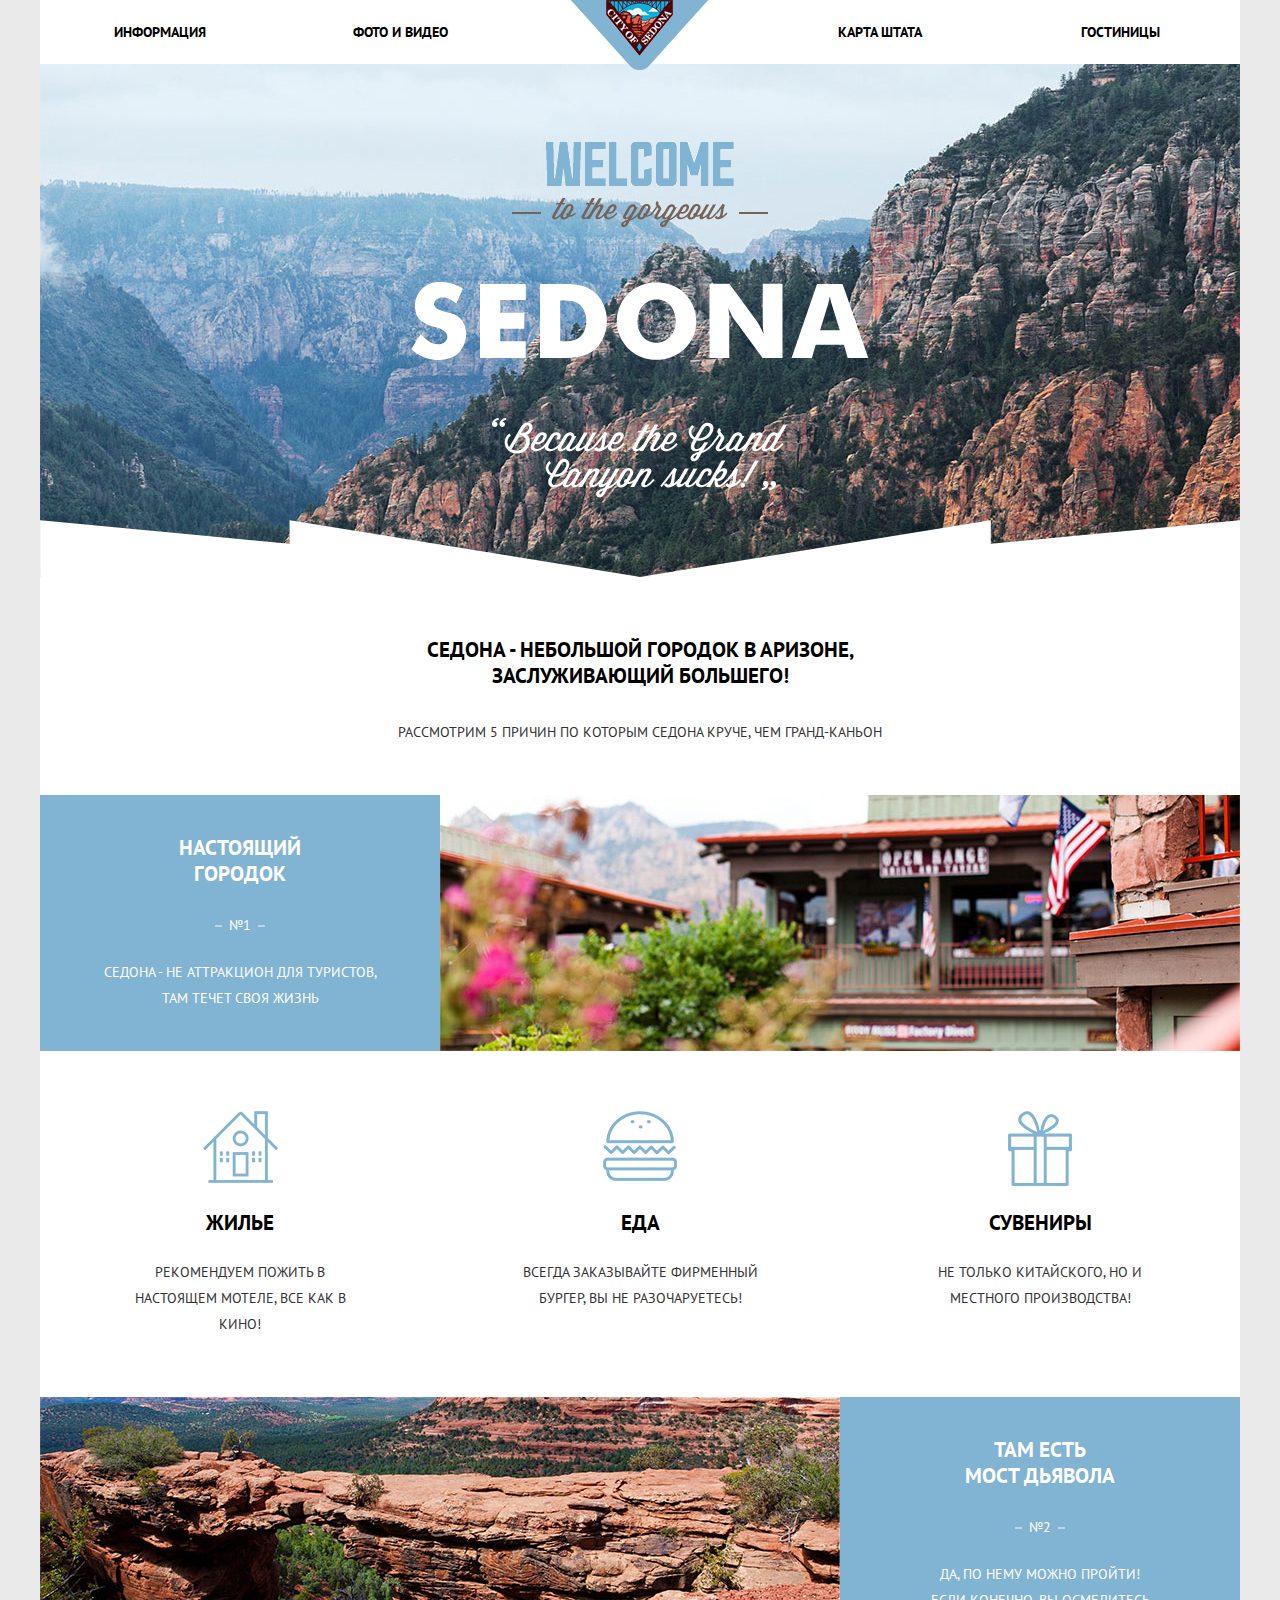
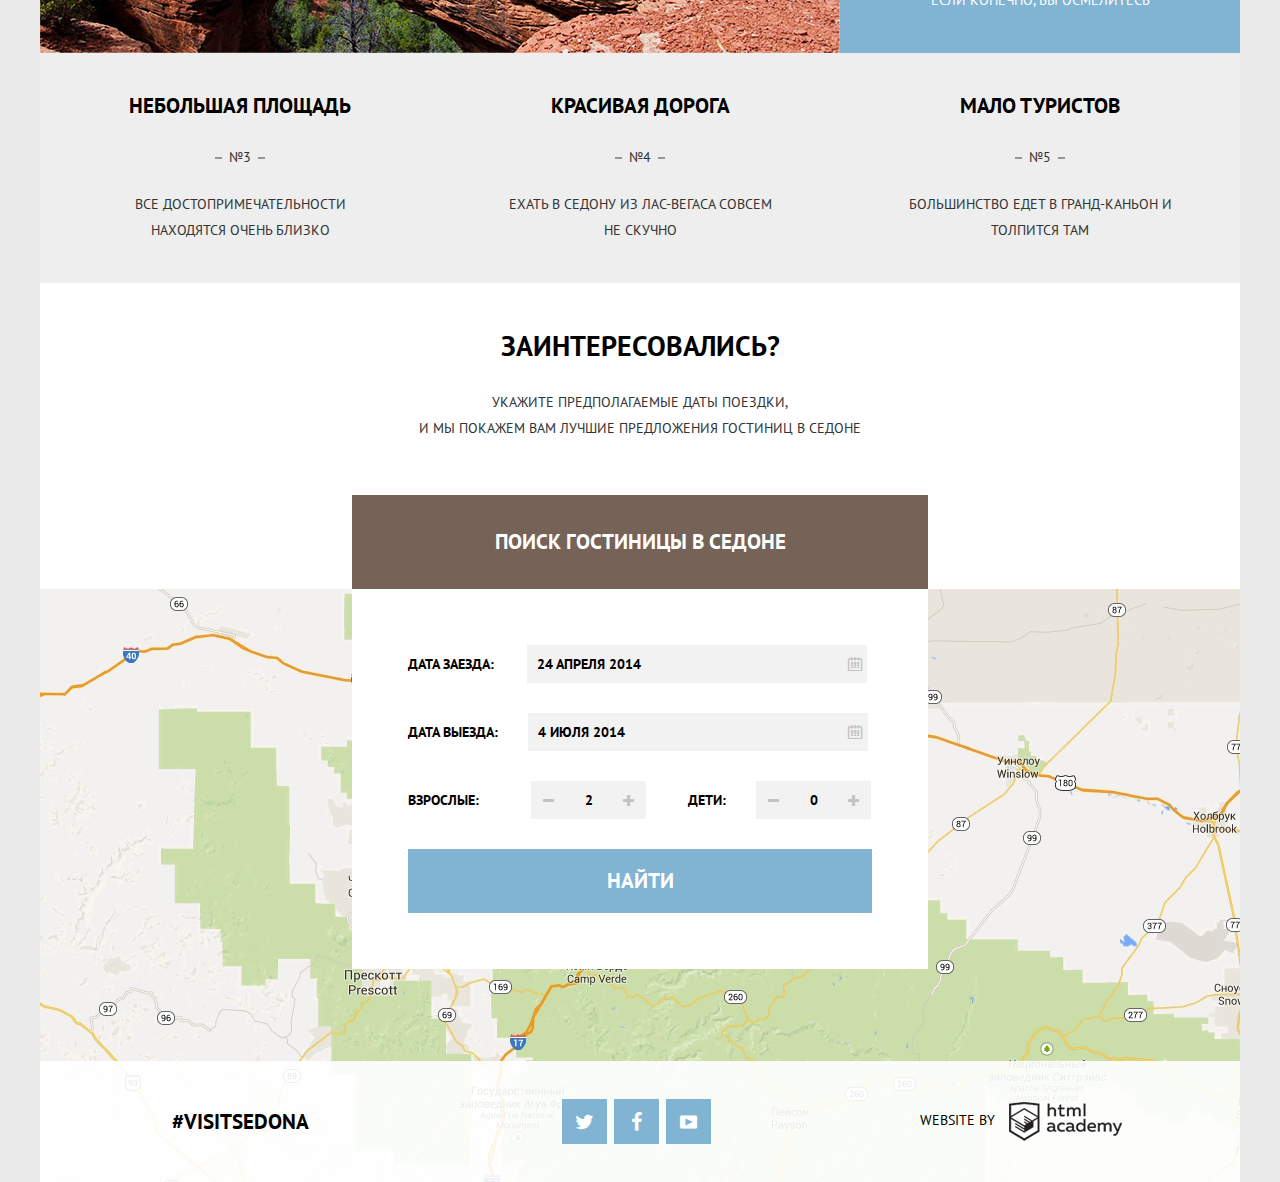
==== commit a88b2a18: "add some styles for search hotel modal" ====
--- a/index.html
+++ b/index.html
@@ -106,24 +106,16 @@
 				</p>
 				<a class="btn btn-search-hotel" href="#">Поиск гостиницы в Седоне</a>
 				<div class="search-modal">
-					<form class="search-form" action="/echo" method="post">
-						<label>
-							Дата заезда:
-							<input type="text" name="checkin-date" placeholder="24 апреля 2014">							
-						</label>
-						<label>
-							Дата выезда:
-							<input type="text" name="checkout-date" placeholder="4 июля 2014">
-						</label>
-						<label class="customer-type">
-							Взрослые: 
-							<input type="text" name="adults" value="2">
-						</label>
-						<label class="customer-type">
-							Дети:
-							<input type="text" name="children" value="0">
-						</label>												
-						<input type="submit" class="btn-search-form" value="Найти">
+					<form class="search-form" action="/echo" method="post">						
+						<label for="checkin-field">Дата заезда:</label>
+						<input type="text" name="checkin-date" id="checkin-field" value="24 апреля 2014">					
+						<label for="checkout-field">Дата выезда:</label>
+						<input type="text" name="chechout-date" id="checkout-field" value="4 июля 2014">				
+						<label class="adult" for="adult-field">Взрослые:</label>
+						<input type="text" name="adult" id="adult-field" value="2">						
+						<label class="children" for="children-field">Дети:</label>
+						<input type="text" name="children" id="children-field" value="0">	
+						<input type="submit" value="Найти">							
 					</form>
 				</div>												
 			</div>					
--- a/css/style.css
+++ b/css/style.css
@@ -376,78 +376,118 @@
 
 .search-form {
 	padding: 0;
-	margin: 0;
-}
-
-.search-modal label {
-	position: relative;
-	display: block;
-	vertical-align: top;
+	margin: 0;	
+	font-weight: bold;
+	text-transform: uppercase;
+}
+
+.search-form label + input[type="text"] {
 	margin-bottom: 30px;
-	text-align: right;
-	font-weight: bold;
-}
-
-.search-modal input[type="text"] {			
-	width: 346px;	
-	padding: 8px 14px;
-	margin-left: 20px;
-	border:none;
+}
+
+.search-form input[type="text"] {
+	display: inline-block;
+	width: 340px;
+	padding: 8px;
 	outline: none;
 	font-family: "PT Sans", "Arial", sans-serif;
-	font-size: 14px;
+	text-transform: uppercase;
+	border: 2px solid #f2f2f2;
+	background-color: #f2f2f2;
+}
+
+.search-form input[type="text"]:hover {
+	background-color: #ebebeb;
+	border: 2px solid #ebebeb;
+}
+
+.search-form input[type="text"]:active {
+	background-color: transparent;
+	border-color: #e5e5e5; 
+}
+
+.search-form input[type="text"]:nth-child(2) {
+	margin-left: 29px;	
+}
+
+.search-form label {
+	position: relative;
+}
+
+.search-form label:before,
+.search-form label:after {
+	content: "\e800";
+	position: absolute;
+	left: 440px;
+	top: -4px;
+	font-family: "symbols-sedona";
+	font-style: 21px;
 	line-height: 26px;
-	font-weight: bold;
-	text-transform: uppercase;
-	color: #000000;
-	background-color: #f2f2f2;	
-}
-
-.search-modal label:before { 
-	content: "\e800";
-	font-family: "symbols-sedona";
-	font-size: 21px;
 	font-weight: normal;
-	line-height: 26px;
 	color: #c2c2c2;
-	position: absolute;
-	top: 50%;
-	left: 430px;
-	transform: translateY(-50%);
+	cursor: pointer;	
+}
+
+.search-form input[type="text"]:nth-child(4) {
+	margin-left: 26px;	
+}
+
+.search-form input[type="text"]:nth-child(6),
+.search-form input[type="text"]:nth-child(8) {
+	width: 115px;	
+}
+
+.search-form input[name="adult"] {
+	margin-right: 38px;
+	margin-left: 48px;
+	text-align: center;
+}
+
+label.adult:before,
+label.children:before {
+	content: "\e801";
+	position: absolute;	
+	top: -3px;
 	cursor: pointer;
 }
 
-/*.customer-type {
-	float: left;
-}*/
-
-.customer-type input[type="text"] {
-	width: 115px;
+label.adult:before { 
+	left: 215px;
+}
+
+label.children:before { 
+	left: 160px;
+}
+
+label.adult:after,
+label.children:after {
+	content: "\e802";
+	position: absolute;	
+	top: -3px;
+	cursor: pointer;
+}
+
+.search-form input[name="children"] {	
+	margin-left: 26px;
 	text-align: center;
 }
 
-.customer-type {
-	position: relative;
-}
-
-label.customer-type:before {
-	content: "\e801";
-	position: absolute;
-	left: 100%;
-	font-family: "symbols-sedona";
-	font-size: 14px;
-	line-height: 21px;
-	font-weight: normal;
-}
-
-.btn-search-form {
+label.adult:after { 
+	left: 135px;
+}
+
+label.children:after { 
+	left: 80px;
+}
+
+.search-form input[type="submit"] {
 	width: 100%;
-	padding: 20px 0;
+	padding: 19px 0;
 	border: none;
-	outline: none;
 	font-family: "PT Sans", "Arial", sans-serif;
 	font-size: 21px;
-	line-height: 26px;
+	line-height: 26px;	
+	text-transform: uppercase;
 	color: #ffffff;
 	background-color: #81b3d2;
 }
@@ -498,7 +538,7 @@
 }
 
 .filter-control input[type="checkbox"] {
-	display: none;
+	display: none;	
 }
 
 .filter-control input[type="checkbox"] + label {	
@@ -516,7 +556,7 @@
   left: 0;
   font-size: 21px;
   font-family: "symbols-sedona"; 
-  color: #ffffff; 
+  color: #b5b5b5; 
 }
 
 .filter-control input[type="checkbox"] + label:before {
@@ -525,6 +565,14 @@
 
 .filter-control input[type="checkbox"]:checked + label:before {
 	content: "\2611";	
+}
+
+.filter-control input[type="checkbox"] + label:hover:before {
+	color: #fefefe;
+}
+
+.filter-control input[type="checkbox"] + label:active:before {
+	color: #6a6a6a;
 }
 
 .price-controls {
@@ -590,10 +638,13 @@
 	height: 4px;
 	border: 8px solid #ffffff;
 	border-radius: 50%;
+	background-color: #ababab;
+	cursor: pointer; ;
+}
+
+.range-controls .toggle:hover {
 	background-color: #1c4f80;
-	cursor: pointer; ;
-}
-
+}
 .range-controls .min-toggle {
   left: 0;
 }
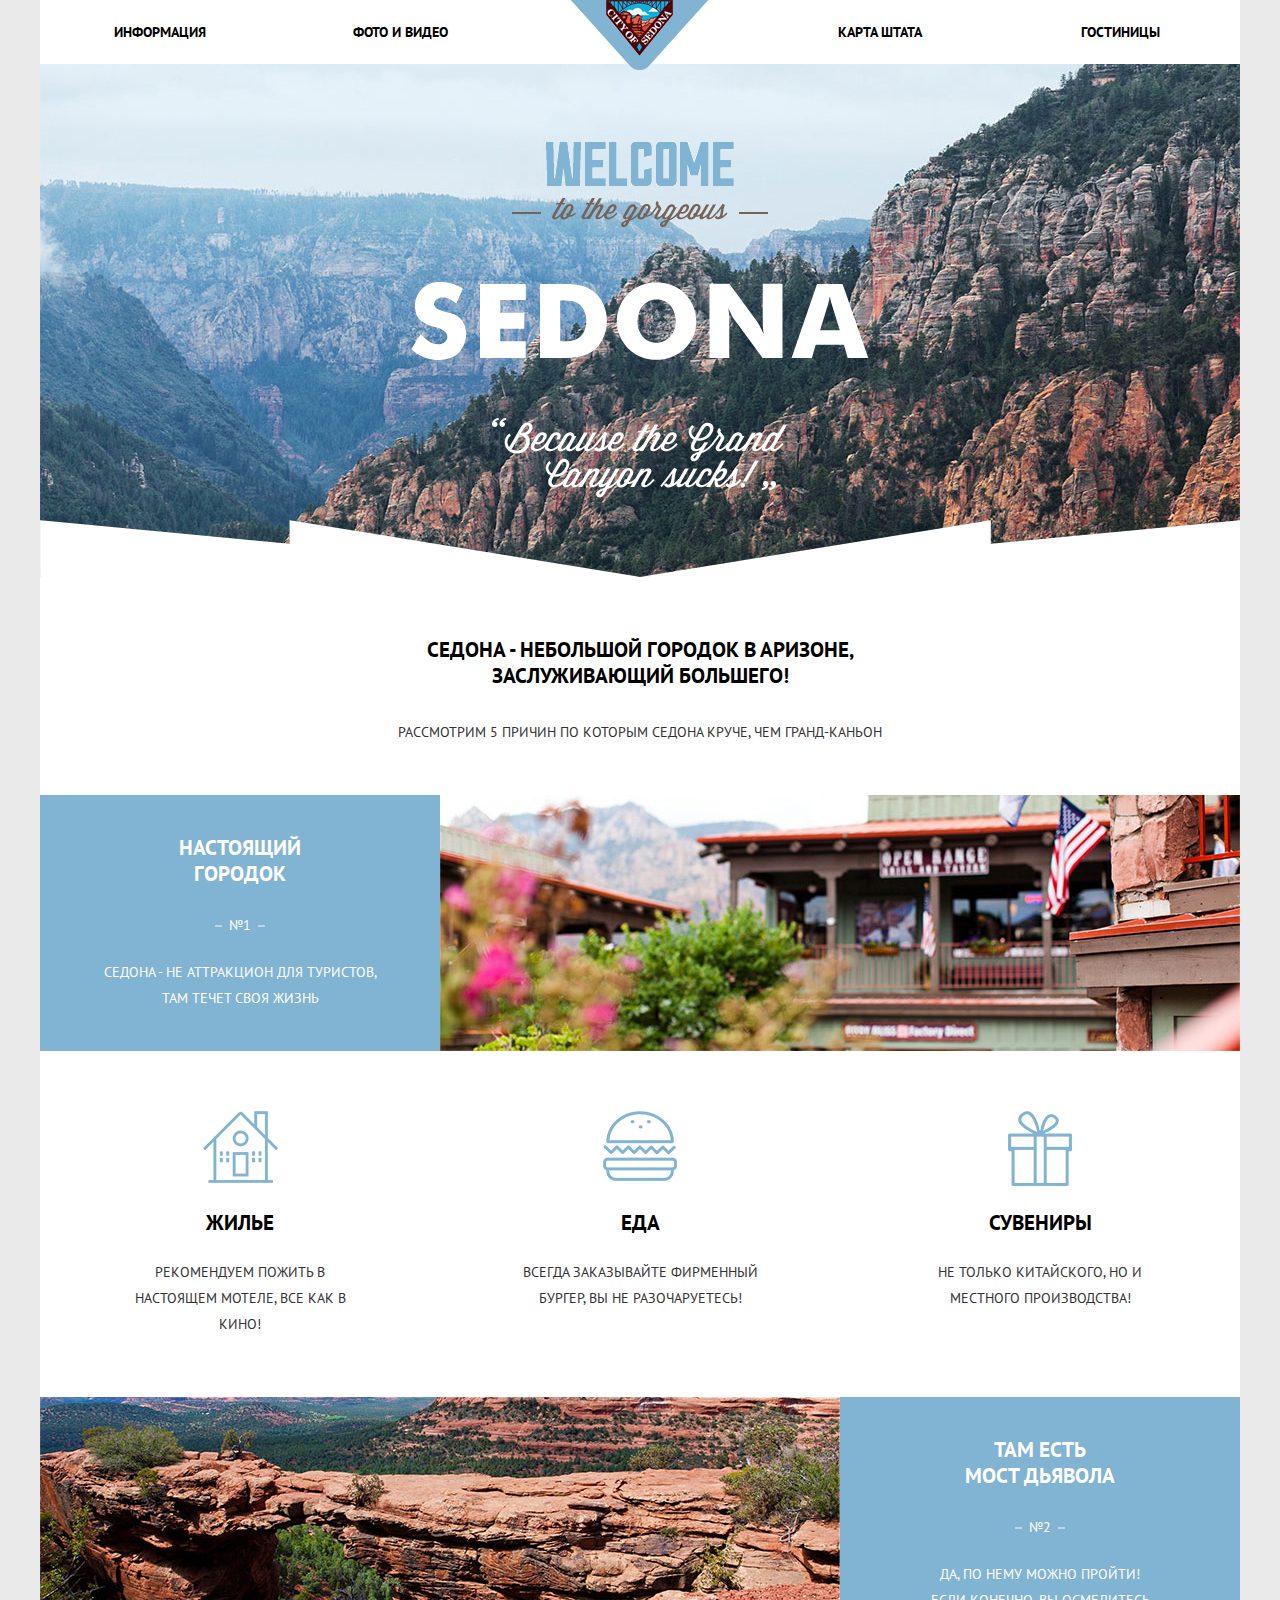
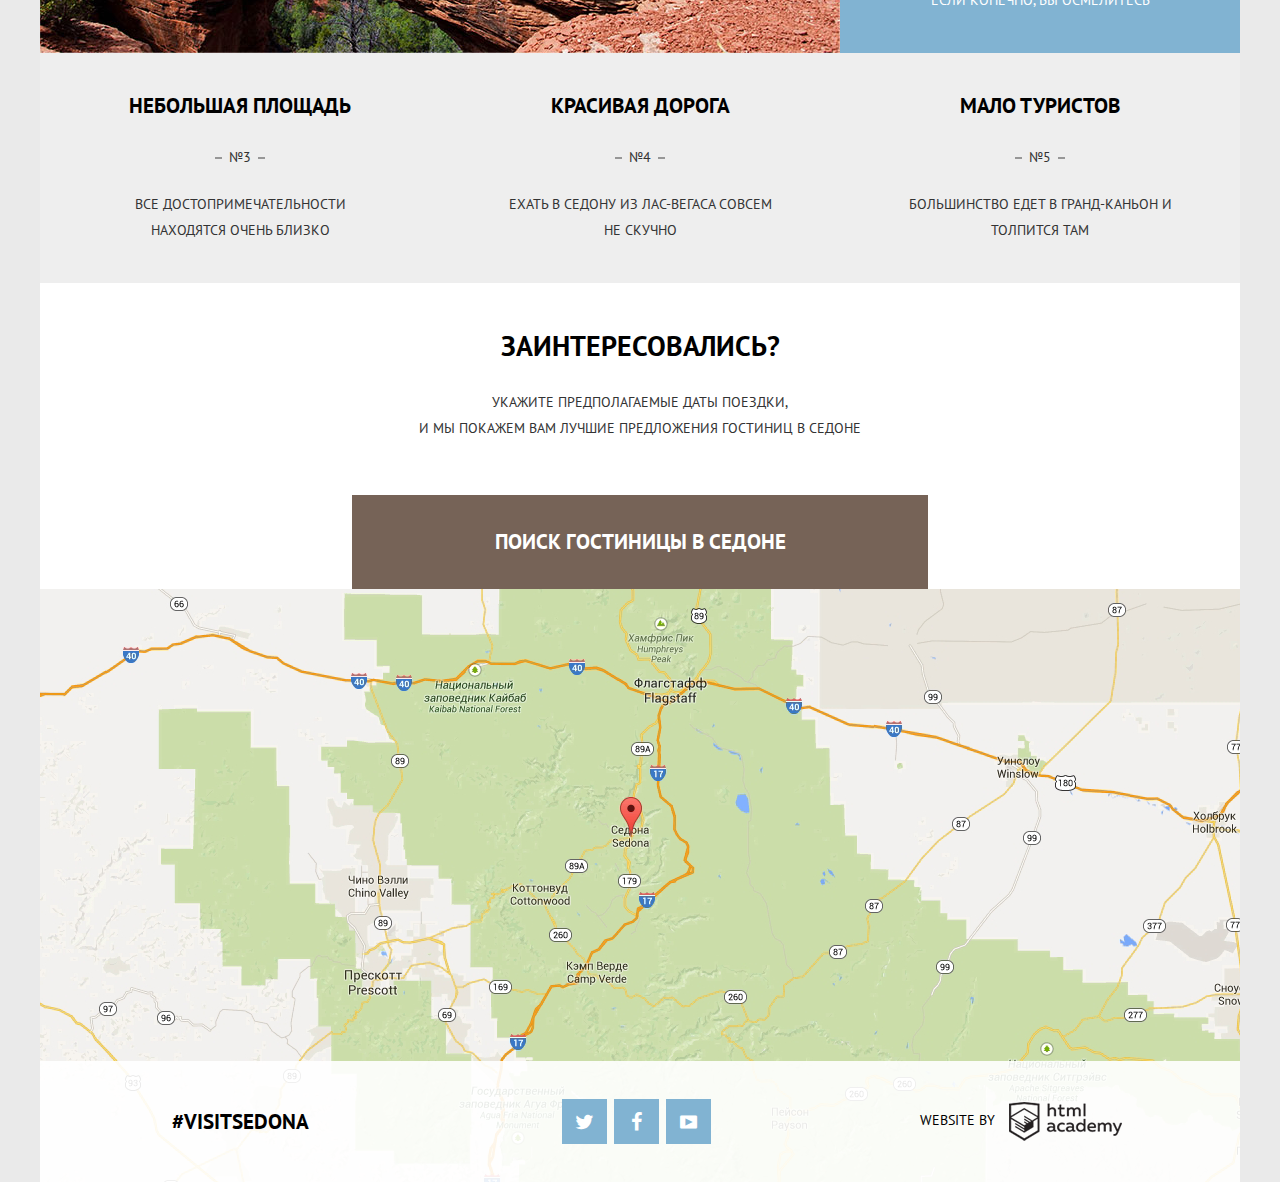
==== commit f66f25a8: "add some js code to show search modal" ====
--- a/index.html
+++ b/index.html
@@ -144,6 +144,7 @@
 				</div>
 			</div>			
 		</footer>
-	</div>			
+	</div>
+	<script src="js/search-hotel-modal.js"> </script>			
 </body>
 </html>--- a/css/style.css
+++ b/css/style.css
@@ -362,7 +362,7 @@
 }
 
 .search-modal {
-	/*display: none;	*/
+	display: none;	
 	position: absolute;
 	left: 50%;	
 	z-index: 2;
@@ -372,6 +372,10 @@
 	transform: translateX(-50%);
 	text-align: left;
 	background-color: #ffffff;
+}
+
+.modal-show {
+	display: block;
 }
 
 .search-form {
@@ -490,6 +494,16 @@
 	text-transform: uppercase;
 	color: #ffffff;
 	background-color: #81b3d2;
+	outline: none;
+}
+
+.search-form input[type="submit"]:hover {
+	background-color: #669ec0;
+}
+
+.search-form input[type="submit"]:active {
+	background-color: #5496bd;
+	color: rgba(255,255,255, 0.3);
 }
 
 /*Catalog styles*/
